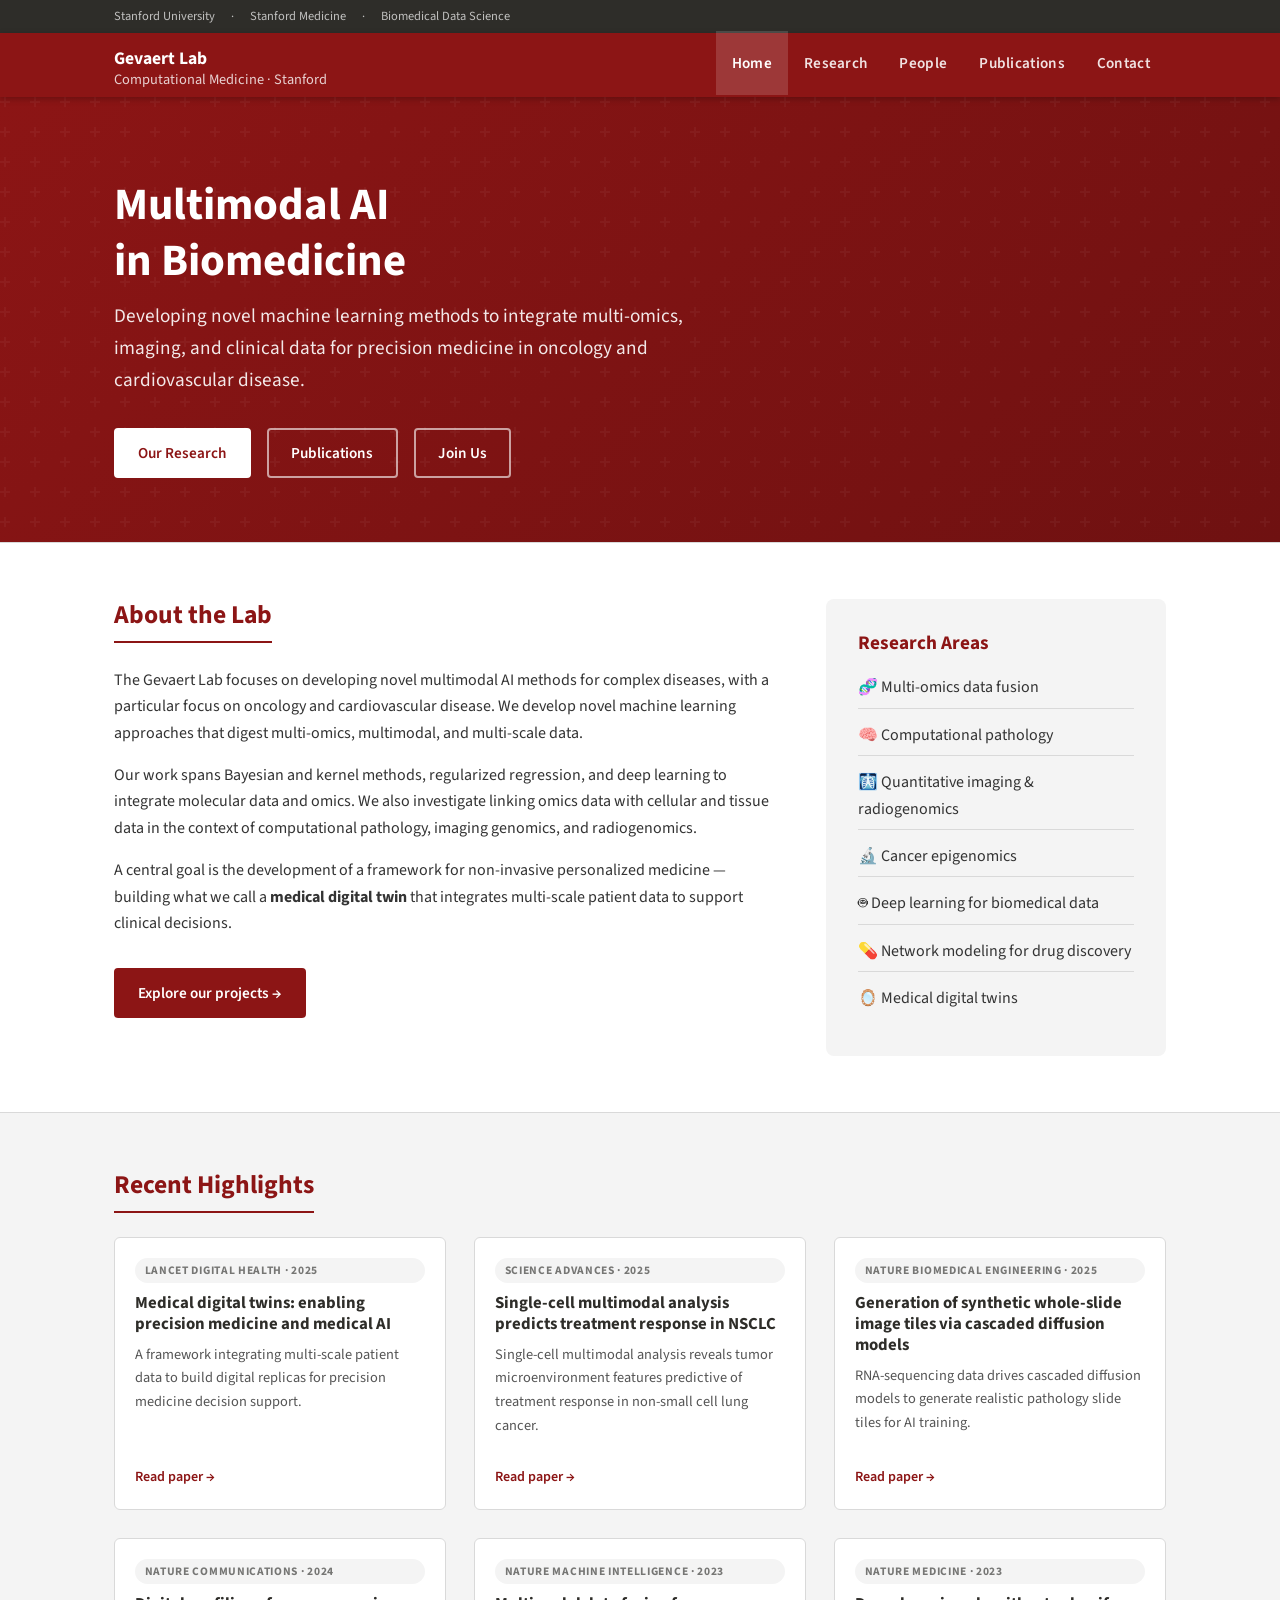
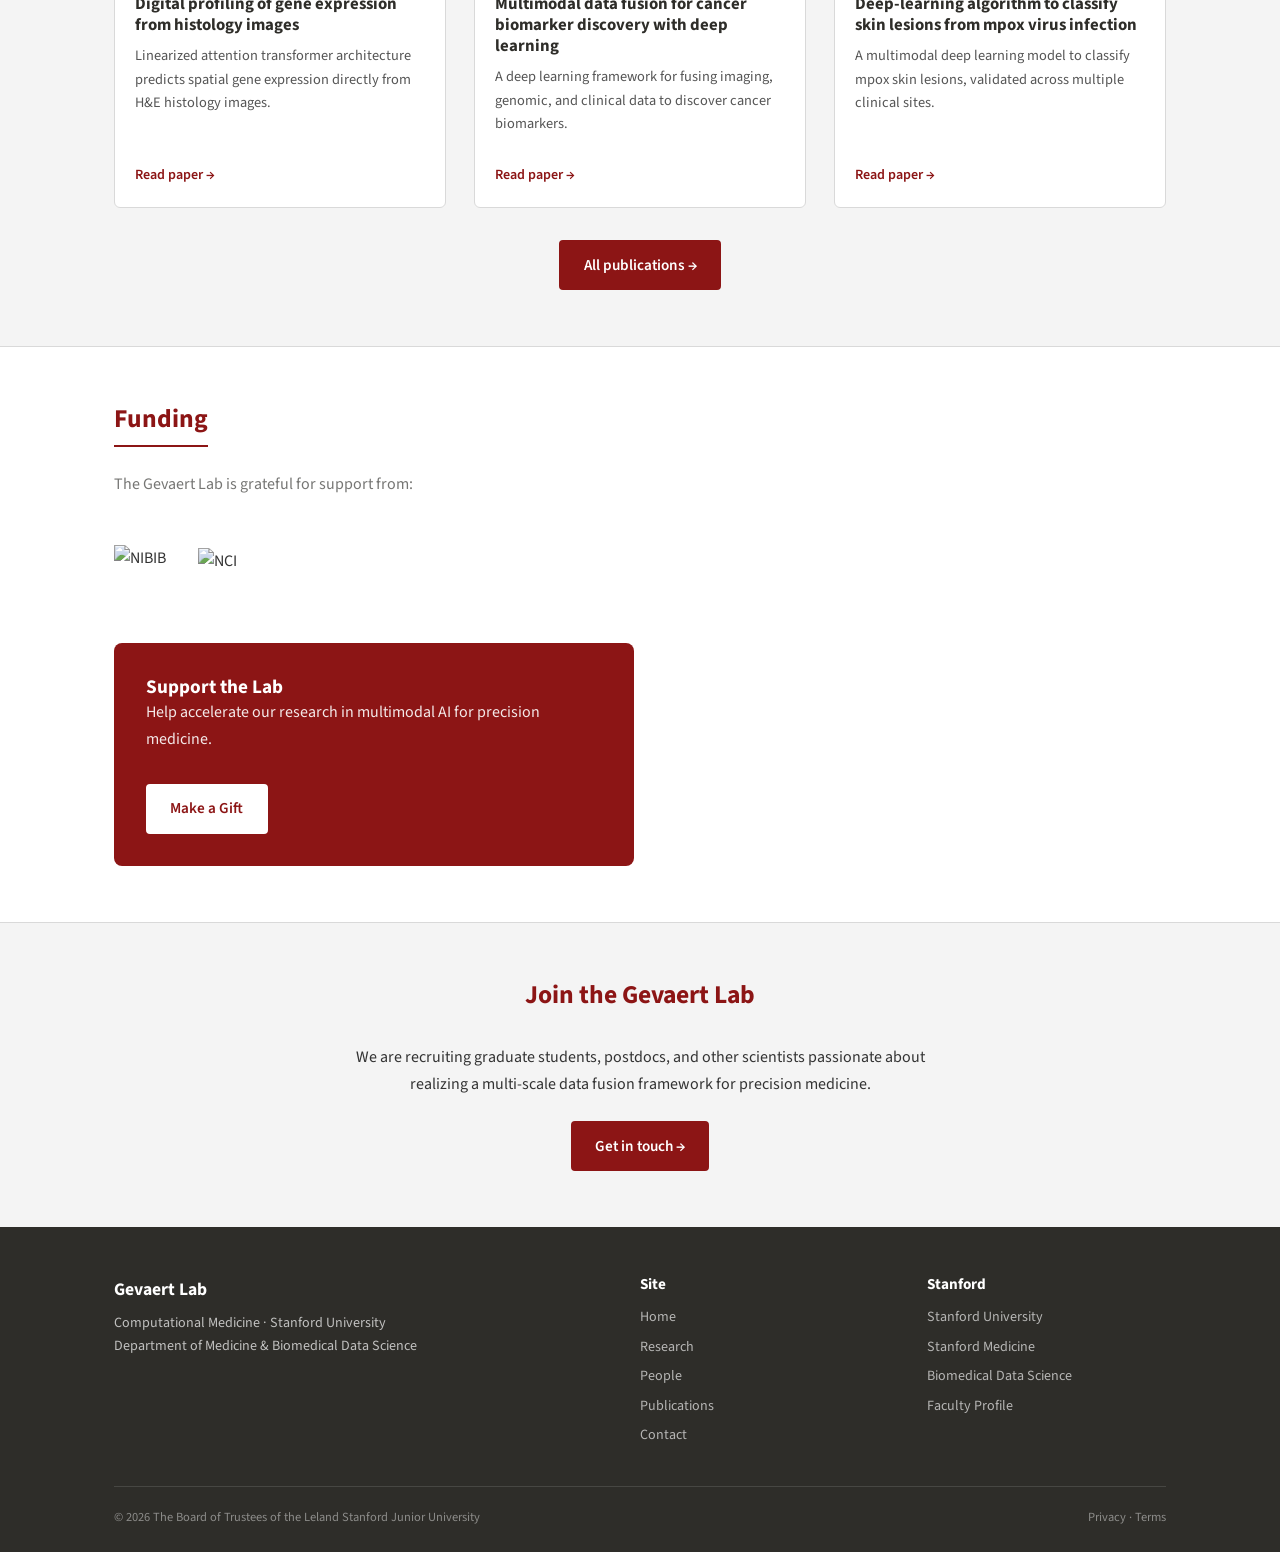
==== index.html @ c88c86d6 "Initial site: Gevaert Lab website" ====
<!DOCTYPE html>
<html lang="en">
<head>
  <meta charset="UTF-8" />
  <meta name="viewport" content="width=device-width, initial-scale=1.0" />
  <title>Gevaert Lab | Computational Medicine · Stanford University</title>
  <meta name="description" content="The Gevaert Lab develops multimodal AI methods for biomedicine with a focus on oncology and cardiovascular disease. Stanford University." />
  <meta property="og:title" content="Gevaert Lab | Stanford University" />
  <meta property="og:description" content="Multimodal AI in biomedicine — developing novel machine learning methods for complex diseases." />
  <link rel="preconnect" href="https://fonts.googleapis.com" />
  <link rel="preconnect" href="https://fonts.gstatic.com" crossorigin />
  <link href="https://fonts.googleapis.com/css2?family=Source+Sans+3:wght@400;600;700&display=swap" rel="stylesheet" />
  <link rel="stylesheet" href="css/style.css" />
</head>
<body>

<!-- Stanford identity bar -->
<div class="stanford-bar">
  <div class="container">
    <a href="https://stanford.edu">Stanford University</a>
    <span>·</span>
    <a href="https://med.stanford.edu">Stanford Medicine</a>
    <span>·</span>
    <a href="https://med.stanford.edu/dbds.html">Biomedical Data Science</a>
  </div>
</div>

<!-- Navigation -->
<nav id="main-nav">
  <div class="nav-inner">
    <a href="index.html" class="nav-brand">
      Gevaert Lab
      <span>Computational Medicine · Stanford</span>
    </a>
    <button class="nav-toggle" aria-label="Toggle menu">
      <span></span><span></span><span></span>
    </button>
    <ul class="nav-links">
      <li><a href="index.html">Home</a></li>
      <li><a href="research.html">Research</a></li>
      <li><a href="people.html">People</a></li>
      <li><a href="publications.html">Publications</a></li>
      <li><a href="contact.html">Contact</a></li>
    </ul>
  </div>
</nav>

<!-- Hero -->
<section class="hero">
  <div class="container">
    <h1>Multimodal AI<br>in Biomedicine</h1>
    <p class="tagline">
      Developing novel machine learning methods to integrate multi-omics, imaging, and clinical data for precision medicine in oncology and cardiovascular disease.
    </p>
    <div class="hero-actions">
      <a href="research.html" class="btn btn-white">Our Research</a>
      <a href="publications.html" class="btn btn-outline-white">Publications</a>
      <a href="people.html" class="btn btn-outline-white">Join Us</a>
    </div>
  </div>
</section>

<!-- About -->
<section>
  <div class="container">
    <div style="display:grid; grid-template-columns: 1fr 340px; gap:3rem; align-items:start;">
      <div>
        <h2 class="section-heading">About the Lab</h2>
        <p>
          The Gevaert Lab focuses on developing novel multimodal AI methods for complex diseases, with a particular focus on oncology and cardiovascular disease. We develop novel machine learning approaches that digest multi-omics, multimodal, and multi-scale data.
        </p>
        <p>
          Our work spans Bayesian and kernel methods, regularized regression, and deep learning to integrate molecular data and omics. We also investigate linking omics data with cellular and tissue data in the context of computational pathology, imaging genomics, and radiogenomics.
        </p>
        <p>
          A central goal is the development of a framework for non-invasive personalized medicine — building what we call a <strong>medical digital twin</strong> that integrates multi-scale patient data to support clinical decisions.
        </p>
        <a href="research.html" class="btn btn-cardinal mt-1">Explore our projects →</a>
      </div>
      <div>
        <div class="highlight-box">
          <h3 style="color:var(--cardinal); margin-bottom:.75rem;">Research Areas</h3>
          <ul style="list-style:none; padding:0;">
            <li style="padding:.45rem 0; border-bottom:1px solid var(--border);">🧬 Multi-omics data fusion</li>
            <li style="padding:.45rem 0; border-bottom:1px solid var(--border);">🧠 Computational pathology</li>
            <li style="padding:.45rem 0; border-bottom:1px solid var(--border);">🩻 Quantitative imaging &amp; radiogenomics</li>
            <li style="padding:.45rem 0; border-bottom:1px solid var(--border);">🔬 Cancer epigenomics</li>
            <li style="padding:.45rem 0; border-bottom:1px solid var(--border);">🤖 Deep learning for biomedical data</li>
            <li style="padding:.45rem 0; border-bottom:1px solid var(--border);">💊 Network modeling for drug discovery</li>
            <li style="padding:.45rem 0;">🪞 Medical digital twins</li>
          </ul>
        </div>
      </div>
    </div>
  </div>
</section>

<!-- Highlighted publications -->
<section style="background: var(--light-gray);">
  <div class="container">
    <h2 class="section-heading">Recent Highlights</h2>
    <div class="card-grid">

      <div class="card">
        <div class="card-body">
          <span class="card-tag">Lancet Digital Health · 2025</span>
          <h3>Medical digital twins: enabling precision medicine and medical AI</h3>
          <p>A framework integrating multi-scale patient data to build digital replicas for precision medicine decision support.</p>
          <a class="card-link" href="https://www.sciencedirect.com/science/article/pii/S2589750025000287" target="_blank">Read paper →</a>
        </div>
      </div>

      <div class="card">
        <div class="card-body">
          <span class="card-tag">Science Advances · 2025</span>
          <h3>Single-cell multimodal analysis predicts treatment response in NSCLC</h3>
          <p>Single-cell multimodal analysis reveals tumor microenvironment features predictive of treatment response in non-small cell lung cancer.</p>
          <a class="card-link" href="https://www.science.org/doi/10.1126/sciadv.adu2151" target="_blank">Read paper →</a>
        </div>
      </div>

      <div class="card">
        <div class="card-body">
          <span class="card-tag">Nature Biomedical Engineering · 2025</span>
          <h3>Generation of synthetic whole-slide image tiles via cascaded diffusion models</h3>
          <p>RNA-sequencing data drives cascaded diffusion models to generate realistic pathology slide tiles for AI training.</p>
          <a class="card-link" href="https://www.nature.com/articles/s41551-024-01193-8" target="_blank">Read paper →</a>
        </div>
      </div>

      <div class="card">
        <div class="card-body">
          <span class="card-tag">Nature Communications · 2024</span>
          <h3>Digital profiling of gene expression from histology images</h3>
          <p>Linearized attention transformer architecture predicts spatial gene expression directly from H&amp;E histology images.</p>
          <a class="card-link" href="https://www.nature.com/articles/s41467-024-54182-5" target="_blank">Read paper →</a>
        </div>
      </div>

      <div class="card">
        <div class="card-body">
          <span class="card-tag">Nature Machine Intelligence · 2023</span>
          <h3>Multimodal data fusion for cancer biomarker discovery with deep learning</h3>
          <p>A deep learning framework for fusing imaging, genomic, and clinical data to discover cancer biomarkers.</p>
          <a class="card-link" href="https://www.nature.com/articles/s42256-023-00633-5" target="_blank">Read paper →</a>
        </div>
      </div>

      <div class="card">
        <div class="card-body">
          <span class="card-tag">Nature Medicine · 2023</span>
          <h3>Deep-learning algorithm to classify skin lesions from mpox virus infection</h3>
          <p>A multimodal deep learning model to classify mpox skin lesions, validated across multiple clinical sites.</p>
          <a class="card-link" href="https://www.nature.com/articles/s41591-023-02225-7" target="_blank">Read paper →</a>
        </div>
      </div>

    </div>
    <div class="mt-2 text-center">
      <a href="publications.html" class="btn btn-cardinal">All publications →</a>
    </div>
  </div>
</section>

<!-- Funding -->
<section>
  <div class="container">
    <h2 class="section-heading">Funding</h2>
    <p class="text-muted mb-2">The Gevaert Lab is grateful for support from:</p>
    <div class="funding-logos">
      <img src="https://med.stanford.edu/gevaertlab/_jcr_content/main/panel_builder_1753049571/panel_0/image.img.620.high.png/nibib-logo_1_0.png" alt="NIBIB" />
      <img src="https://upload.wikimedia.org/wikipedia/commons/thumb/4/4d/US-NationalCancerInstitute-Logo.svg/320px-US-NationalCancerInstitute-Logo.svg.png" alt="NCI" style="height:45px;" />
    </div>
    <div class="highlight-box cardinal mt-2" style="max-width:520px;">
      <h3>Support the Lab</h3>
      <p>Help accelerate our research in multimodal AI for precision medicine.</p>
      <a href="https://makeagift.stanford.edu/get/page/makeagift?indexredir=r&refid=FAA65069573586029514D723C0E16CCB11BE49C1864B430A392B06347FAE5199B133D798BC982B80A6C5F6B5A010A5D6FE3F0080B4041324" target="_blank" class="btn btn-white mt-1">Make a Gift</a>
    </div>
  </div>
</section>

<!-- Join us -->
<section style="background: var(--light-gray);">
  <div class="container text-center">
    <h2 class="section-heading" style="display:block; border-bottom:none;">Join the Gevaert Lab</h2>
    <p style="max-width:600px; margin:0 auto 1.5rem;">
      We are recruiting graduate students, postdocs, and other scientists passionate about realizing a multi-scale data fusion framework for precision medicine.
    </p>
    <a href="contact.html" class="btn btn-cardinal">Get in touch →</a>
  </div>
</section>

<!-- Footer -->
<footer>
  <div class="container">
    <div class="footer-grid">
      <div>
        <div class="footer-brand">Gevaert Lab</div>
        <p>Computational Medicine · Stanford University<br>
        Department of Medicine &amp; Biomedical Data Science</p>
      </div>
      <div>
        <h4>Site</h4>
        <ul class="footer-links">
          <li><a href="index.html">Home</a></li>
          <li><a href="research.html">Research</a></li>
          <li><a href="people.html">People</a></li>
          <li><a href="publications.html">Publications</a></li>
          <li><a href="contact.html">Contact</a></li>
        </ul>
      </div>
      <div>
        <h4>Stanford</h4>
        <ul class="footer-links">
          <li><a href="https://stanford.edu">Stanford University</a></li>
          <li><a href="https://med.stanford.edu">Stanford Medicine</a></li>
          <li><a href="https://med.stanford.edu/dbds.html">Biomedical Data Science</a></li>
          <li><a href="https://profiles.stanford.edu/olivier-gevaert">Faculty Profile</a></li>
        </ul>
      </div>
    </div>
    <div class="footer-bottom">
      <span>© 2026 The Board of Trustees of the Leland Stanford Junior University</span>
      <span>
        <a href="https://www.stanford.edu/site/privacy">Privacy</a> ·
        <a href="https://www.stanford.edu/site/terms">Terms</a>
      </span>
    </div>
  </div>
</footer>

<script src="js/main.js"></script>
</body>
</html>
---- css/style.css ----
/* =========================================================
   Gevaert Lab – Shared Stylesheet (Stanford Theme)
   ========================================================= */

/* --- Variables ------------------------------------------- */
:root {
  --cardinal:     #8C1515;
  --cardinal-dark:#6f1111;
  --cardinal-light:#b83333;
  --dark:         #2E2D29;
  --mid-gray:     #767674;
  --light-gray:   #F4F4F4;
  --border:       #D9D9D9;
  --white:        #ffffff;
  --text:         #333333;
  --link:         #8C1515;
  --font-sans:    'Source Sans 3', 'Source Sans Pro', 'Helvetica Neue', Arial, sans-serif;
  --font-serif:   'Georgia', serif;
  --max-width:    1100px;
  --nav-height:   64px;
}

/* --- Reset & Base --------------------------------------- */
*, *::before, *::after { box-sizing: border-box; margin: 0; padding: 0; }

html { scroll-behavior: smooth; }

body {
  font-family: var(--font-sans);
  font-size: 16px;
  line-height: 1.65;
  color: var(--text);
  background: var(--white);
}

img { max-width: 100%; height: auto; display: block; }
a   { color: var(--link); text-decoration: none; }
a:hover { text-decoration: underline; }

h1, h2, h3, h4 {
  font-family: var(--font-sans);
  font-weight: 700;
  line-height: 1.25;
  color: var(--dark);
}
h1 { font-size: 2.2rem; }
h2 { font-size: 1.65rem; }
h3 { font-size: 1.2rem; }
h4 { font-size: 1rem; }

p { margin-bottom: 1rem; }
ul { padding-left: 1.4rem; }
li { margin-bottom: .35rem; }

/* --- Layout -------------------------------------------- */
.container {
  max-width: var(--max-width);
  margin: 0 auto;
  padding: 0 1.5rem;
}

section { padding: 3.5rem 0; }
section + section { border-top: 1px solid var(--border); }

/* --- Navigation ---------------------------------------- */
nav#main-nav {
  position: sticky;
  top: 0;
  z-index: 100;
  background: var(--cardinal);
  height: var(--nav-height);
  box-shadow: 0 2px 6px rgba(0,0,0,.25);
}

nav#main-nav .nav-inner {
  max-width: var(--max-width);
  margin: 0 auto;
  padding: 0 1.5rem;
  display: flex;
  align-items: center;
  height: 100%;
  gap: 2rem;
}

nav#main-nav .nav-brand {
  color: var(--white);
  font-size: 1.1rem;
  font-weight: 700;
  white-space: nowrap;
  text-decoration: none;
  flex-shrink: 0;
}
nav#main-nav .nav-brand span {
  font-weight: 400;
  opacity: .8;
  font-size: .9rem;
  display: block;
  line-height: 1;
}

nav#main-nav .nav-links {
  display: flex;
  list-style: none;
  padding: 0;
  margin: 0 0 0 auto;
  gap: 0;
}
nav#main-nav .nav-links a {
  display: block;
  padding: 0 1rem;
  line-height: var(--nav-height);
  color: rgba(255,255,255,.88);
  font-size: .95rem;
  font-weight: 600;
  letter-spacing: .02em;
  text-decoration: none;
  transition: background .15s, color .15s;
}
nav#main-nav .nav-links a:hover,
nav#main-nav .nav-links a.active {
  background: rgba(255,255,255,.15);
  color: var(--white);
}

/* hamburger */
.nav-toggle {
  display: none;
  background: none;
  border: none;
  cursor: pointer;
  padding: .5rem;
  margin-left: auto;
  flex-direction: column;
  gap: 5px;
}
.nav-toggle span {
  display: block;
  width: 24px; height: 2px;
  background: var(--white);
  border-radius: 2px;
  transition: .2s;
}

/* --- Top bar (Stanford identity strip) ----------------- */
.stanford-bar {
  background: var(--dark);
  padding: .4rem 0;
  font-size: .78rem;
  color: rgba(255,255,255,.7);
}
.stanford-bar .container {
  display: flex;
  align-items: center;
  gap: 1rem;
}
.stanford-bar a {
  color: rgba(255,255,255,.7);
  text-decoration: none;
}
.stanford-bar a:hover { color: var(--white); }

/* --- Hero ---------------------------------------------- */
.hero {
  background: linear-gradient(135deg, var(--cardinal) 0%, var(--cardinal-dark) 100%);
  color: var(--white);
  padding: 5rem 0 4rem;
  position: relative;
  overflow: hidden;
}
.hero::after {
  content: '';
  position: absolute;
  inset: 0;
  background: url("data:image/svg+xml,%3Csvg width='60' height='60' viewBox='0 0 60 60' xmlns='http://www.w3.org/2000/svg'%3E%3Cg fill='none' fill-rule='evenodd'%3E%3Cg fill='%23ffffff' fill-opacity='0.04'%3E%3Cpath d='M36 34v-4h-2v4h-4v2h4v4h2v-4h4v-2h-4zm0-30V0h-2v4h-4v2h4v4h2V6h4V4h-4zM6 34v-4H4v4H0v2h4v4h2v-4h4v-2H6zM6 4V0H4v4H0v2h4v4h2V6h4V4H6z'/%3E%3C/g%3E%3C/g%3E%3C/svg%3E");
  pointer-events: none;
}
.hero .container { position: relative; z-index: 1; }
.hero h1 { font-size: 2.8rem; margin-bottom: .75rem; color: var(--white); }
.hero .tagline {
  font-size: 1.2rem;
  opacity: .9;
  max-width: 640px;
  margin-bottom: 2rem;
}
.hero-actions { display: flex; gap: 1rem; flex-wrap: wrap; }

/* --- Buttons ------------------------------------------- */
.btn {
  display: inline-block;
  padding: .65rem 1.4rem;
  border-radius: 4px;
  font-weight: 600;
  font-size: .95rem;
  cursor: pointer;
  transition: background .15s, color .15s, border-color .15s;
  text-decoration: none !important;
}
.btn-white {
  background: var(--white);
  color: var(--cardinal);
  border: 2px solid var(--white);
}
.btn-white:hover { background: transparent; color: var(--white); }

.btn-outline-white {
  background: transparent;
  color: var(--white);
  border: 2px solid rgba(255,255,255,.6);
}
.btn-outline-white:hover { border-color: var(--white); background: rgba(255,255,255,.1); }

.btn-cardinal {
  background: var(--cardinal);
  color: var(--white);
  border: 2px solid var(--cardinal);
}
.btn-cardinal:hover { background: var(--cardinal-dark); border-color: var(--cardinal-dark); }

/* --- Section headings ---------------------------------- */
.section-heading {
  font-size: 1.6rem;
  color: var(--cardinal);
  margin-bottom: 1.5rem;
  padding-bottom: .6rem;
  border-bottom: 2px solid var(--cardinal);
  display: inline-block;
}

/* --- Cards (projects) ---------------------------------- */
.card-grid {
  display: grid;
  grid-template-columns: repeat(auto-fill, minmax(300px, 1fr));
  gap: 1.75rem;
}

.card {
  border: 1px solid var(--border);
  border-radius: 6px;
  overflow: hidden;
  background: var(--white);
  transition: box-shadow .2s;
  display: flex;
  flex-direction: column;
}
.card:hover { box-shadow: 0 4px 16px rgba(0,0,0,.1); }

.card-img { width: 100%; height: 180px; object-fit: cover; background: var(--light-gray); }
.card-img-placeholder {
  width: 100%; height: 180px;
  background: linear-gradient(135deg, var(--cardinal) 0%, #4a0a0a 100%);
  display: flex; align-items: center; justify-content: center;
}
.card-img-placeholder svg { opacity: .3; }
.card-body { padding: 1.25rem; flex: 1; display: flex; flex-direction: column; }
.card-body h3 { font-size: 1.05rem; margin-bottom: .5rem; color: var(--dark); }
.card-body p { font-size: .9rem; color: #555; flex: 1; }
.card-tag {
  display: inline-block;
  font-size: .72rem;
  font-weight: 700;
  text-transform: uppercase;
  letter-spacing: .06em;
  padding: .2rem .6rem;
  border-radius: 20px;
  background: var(--light-gray);
  color: var(--mid-gray);
  margin-bottom: .6rem;
}
.card-link { margin-top: .75rem; font-size: .88rem; font-weight: 600; }

/* --- People -------------------------------------------- */
.people-grid {
  display: grid;
  grid-template-columns: repeat(auto-fill, minmax(220px, 1fr));
  gap: 1.5rem;
}
.person-card {
  text-align: center;
  padding: 1.25rem 1rem;
  border: 1px solid var(--border);
  border-radius: 6px;
  background: var(--white);
  transition: box-shadow .2s;
}
.person-card:hover { box-shadow: 0 4px 12px rgba(0,0,0,.08); }
.person-photo {
  width: 110px; height: 110px;
  border-radius: 50%;
  object-fit: cover;
  margin: 0 auto .75rem;
  background: var(--light-gray);
  border: 3px solid var(--border);
}
.person-photo-placeholder {
  width: 110px; height: 110px;
  border-radius: 50%;
  background: var(--cardinal);
  margin: 0 auto .75rem;
  display: flex; align-items: center; justify-content: center;
  font-size: 2rem; color: rgba(255,255,255,.7); font-weight: 700;
  border: 3px solid var(--border);
}
.person-card h4 { font-size: .98rem; margin-bottom: .2rem; }
.person-card .role {
  font-size: .8rem;
  color: var(--mid-gray);
  margin-bottom: .4rem;
}
.person-card p { font-size: .82rem; color: #555; text-align: left; }

/* --- PI card ------------------------------------------- */
.pi-card {
  display: flex;
  gap: 2rem;
  align-items: flex-start;
  background: var(--light-gray);
  border-radius: 8px;
  padding: 2rem;
  margin-bottom: 3rem;
}
.pi-card img {
  width: 160px; height: 160px;
  border-radius: 50%;
  object-fit: cover;
  flex-shrink: 0;
  border: 4px solid var(--white);
  box-shadow: 0 2px 10px rgba(0,0,0,.12);
}
.pi-info h2 { font-size: 1.5rem; margin-bottom: .25rem; }
.pi-info .pi-title { color: var(--cardinal); font-weight: 600; margin-bottom: .75rem; }

/* --- Publications -------------------------------------- */
.pub-list { list-style: none; padding: 0; }
.pub-item {
  padding: 1rem 0;
  border-bottom: 1px solid var(--border);
  font-size: .93rem;
}
.pub-item:last-child { border-bottom: none; }
.pub-title { font-weight: 700; color: var(--dark); margin-bottom: .2rem; }
.pub-title a { color: var(--dark); }
.pub-title a:hover { color: var(--cardinal); }
.pub-meta { color: var(--mid-gray); font-size: .85rem; }
.pub-journal { font-style: italic; }
.pub-year-heading {
  font-size: 1.2rem;
  font-weight: 700;
  color: var(--cardinal);
  margin: 2rem 0 .75rem;
  padding-bottom: .3rem;
  border-bottom: 1px solid var(--border);
}
.pub-highlighted {
  background: #fff8f0;
  border-left: 3px solid var(--cardinal);
  padding: 1rem 1.25rem;
  border-radius: 0 6px 6px 0;
  margin-bottom: 1rem;
}
.pub-source-links { margin-top: .5rem; }
.pub-source-links a {
  display: inline-block;
  font-size: .78rem;
  font-weight: 700;
  padding: .2rem .55rem;
  border: 1px solid var(--border);
  border-radius: 3px;
  margin-right: .4rem;
  color: var(--mid-gray);
}
.pub-source-links a:hover { border-color: var(--cardinal); color: var(--cardinal); text-decoration: none; }

#pub-loading {
  text-align: center;
  padding: 3rem;
  color: var(--mid-gray);
}
#pub-loading .spinner {
  width: 36px; height: 36px;
  border: 3px solid var(--border);
  border-top-color: var(--cardinal);
  border-radius: 50%;
  animation: spin .8s linear infinite;
  margin: 0 auto 1rem;
}
@keyframes spin { to { transform: rotate(360deg); } }

/* --- News ---------------------------------------------- */
.news-grid {
  display: grid;
  grid-template-columns: repeat(auto-fill, minmax(280px, 1fr));
  gap: 1.5rem;
}
.news-item {
  border: 1px solid var(--border);
  border-radius: 6px;
  padding: 1.25rem;
  background: var(--white);
}
.news-date { font-size: .8rem; color: var(--mid-gray); margin-bottom: .4rem; }
.news-item h4 { margin-bottom: .5rem; }

/* --- Funding logos ------------------------------------- */
.funding-logos {
  display: flex;
  flex-wrap: wrap;
  align-items: center;
  gap: 2rem;
  padding: 1rem 0;
}
.funding-logos img { height: 50px; width: auto; filter: grayscale(30%); transition: filter .2s; }
.funding-logos img:hover { filter: none; }
.funding-label { font-size: .85rem; color: var(--mid-gray); margin-bottom: .75rem; font-weight: 600; text-transform: uppercase; letter-spacing: .06em; }

/* --- Highlight box ------------------------------------- */
.highlight-box {
  background: var(--light-gray);
  border-radius: 8px;
  padding: 2rem;
}
.highlight-box.cardinal {
  background: var(--cardinal);
  color: var(--white);
}
.highlight-box.cardinal h3 { color: var(--white); }
.highlight-box.cardinal p { opacity: .9; }

/* --- Footer -------------------------------------------- */
footer {
  background: var(--dark);
  color: rgba(255,255,255,.7);
  padding: 3rem 0 1.5rem;
  font-size: .88rem;
}
footer h4 { color: var(--white); margin-bottom: .75rem; font-size: .95rem; }
footer a { color: rgba(255,255,255,.65); text-decoration: none; }
footer a:hover { color: var(--white); }
.footer-grid {
  display: grid;
  grid-template-columns: 2fr 1fr 1fr;
  gap: 3rem;
  margin-bottom: 2rem;
}
.footer-brand { font-size: 1.1rem; font-weight: 700; color: var(--white); margin-bottom: .5rem; }
.footer-links { list-style: none; padding: 0; }
.footer-links li { margin-bottom: .4rem; }
.footer-bottom {
  border-top: 1px solid rgba(255,255,255,.12);
  padding-top: 1.25rem;
  display: flex;
  justify-content: space-between;
  align-items: center;
  flex-wrap: wrap;
  gap: .5rem;
  font-size: .78rem;
  color: rgba(255,255,255,.45);
}
.footer-bottom a { color: rgba(255,255,255,.45); }
.footer-bottom a:hover { color: var(--white); }

/* --- Utility ------------------------------------------- */
.text-center { text-align: center; }
.mt-1 { margin-top: 1rem; }
.mt-2 { margin-top: 2rem; }
.mb-1 { margin-bottom: 1rem; }
.mb-2 { margin-bottom: 2rem; }
.text-muted { color: var(--mid-gray); }
.badge {
  display: inline-block;
  font-size: .72rem;
  font-weight: 700;
  text-transform: uppercase;
  letter-spacing: .06em;
  padding: .25rem .65rem;
  border-radius: 20px;
  background: var(--cardinal);
  color: var(--white);
}

/* === Responsive ======================================= */
@media (max-width: 768px) {
  h1 { font-size: 1.8rem; }
  .hero h1 { font-size: 2rem; }
  .hero { padding: 3rem 0 2.5rem; }

  .nav-toggle { display: flex; }
  .nav-links {
    display: none;
    position: absolute;
    top: var(--nav-height);
    left: 0; right: 0;
    background: var(--cardinal-dark);
    flex-direction: column;
    padding: .5rem 0 1rem;
  }
  .nav-links.open { display: flex; }
  .nav-links a { line-height: 1; padding: .75rem 1.5rem; }

  .footer-grid { grid-template-columns: 1fr; gap: 1.5rem; }
  .pi-card { flex-direction: column; align-items: center; text-align: center; }
  .pi-card img { width: 120px; height: 120px; }
  .card-grid { grid-template-columns: 1fr; }
  .people-grid { grid-template-columns: repeat(auto-fill, minmax(160px, 1fr)); }
}
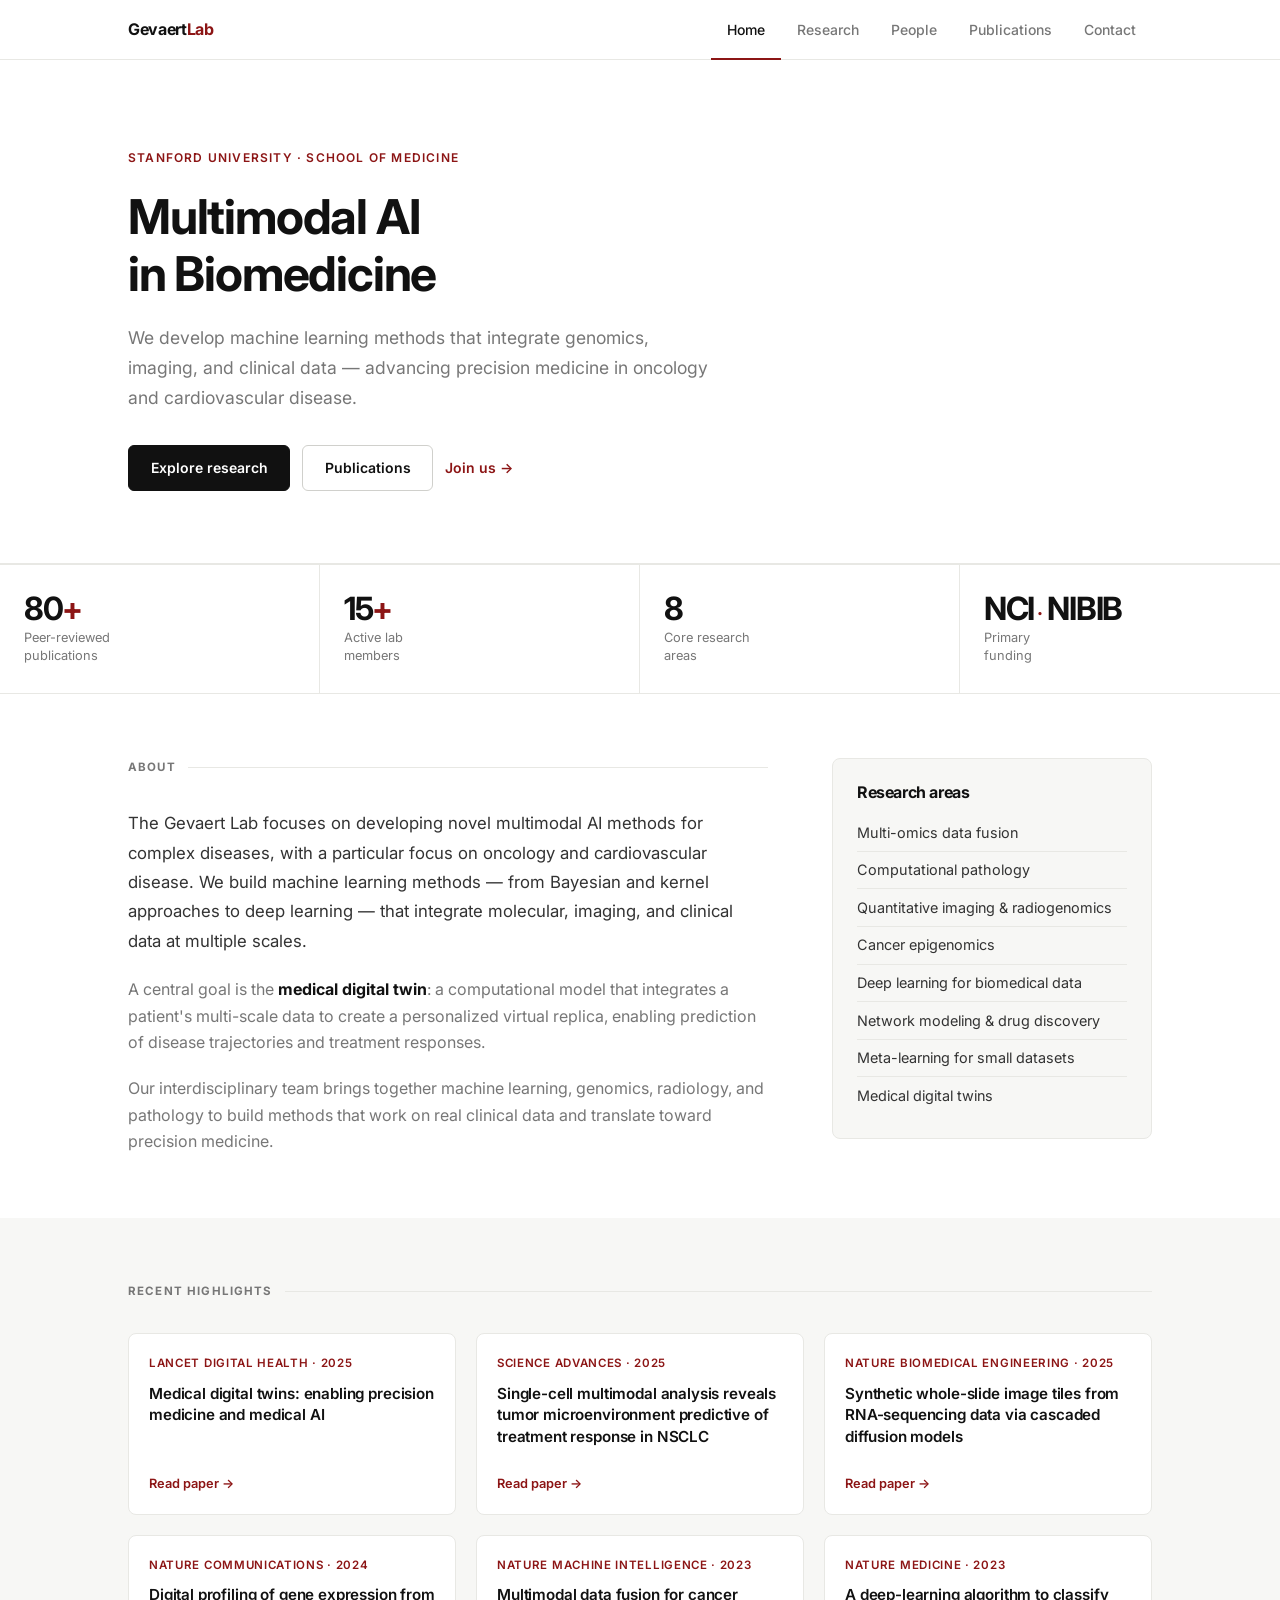
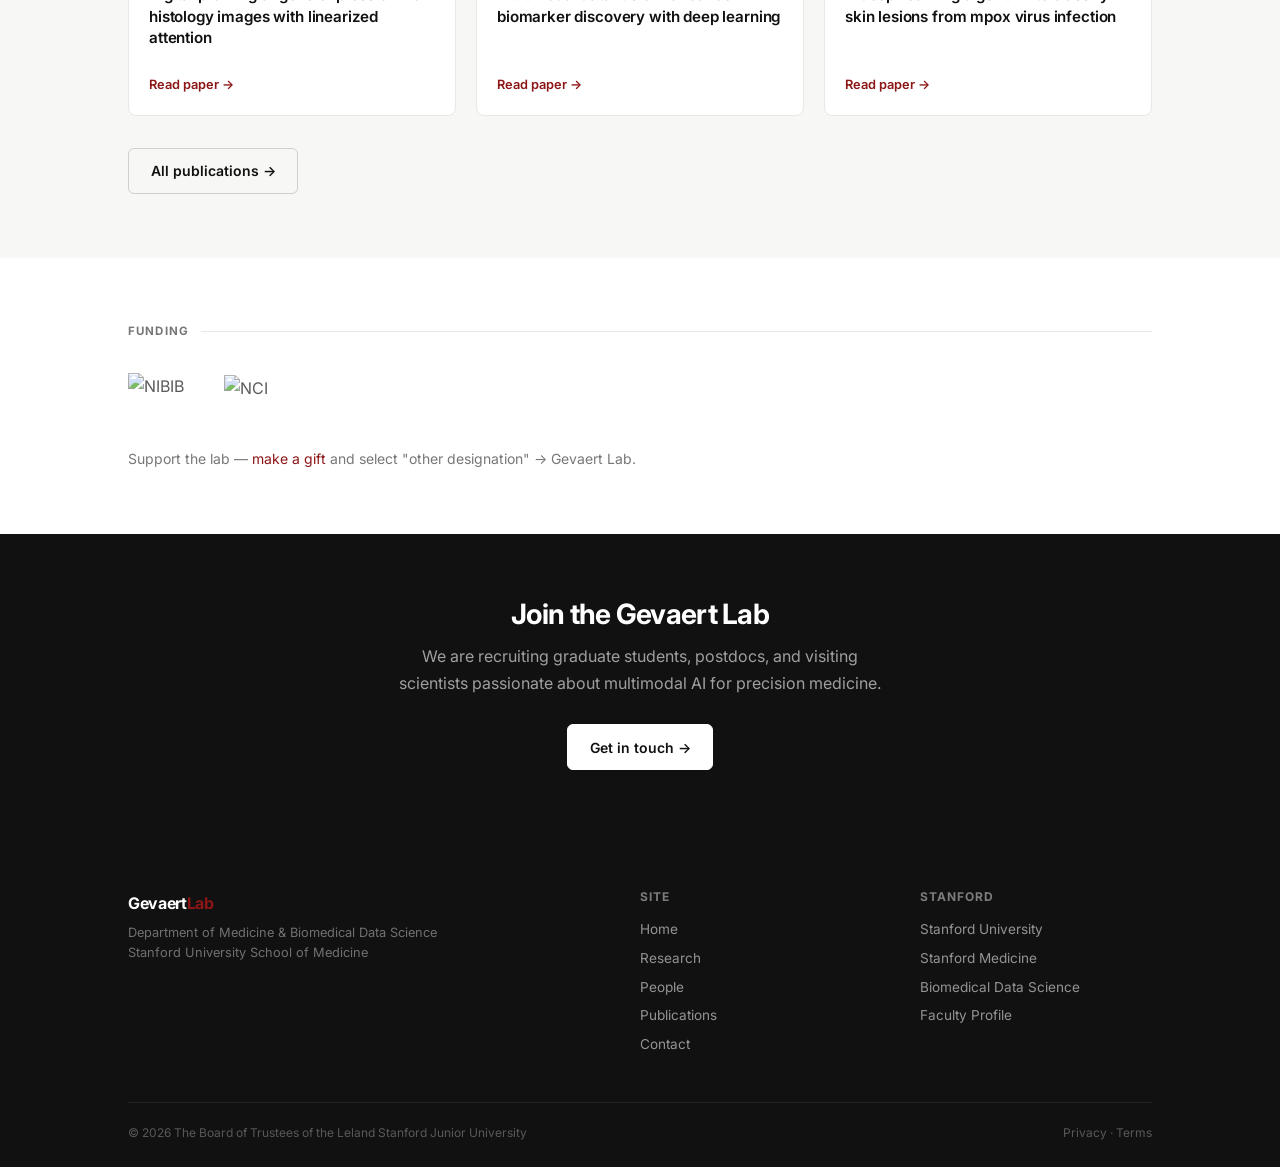
==== commit 67c69165: "Redesign: clean minimal theme with Stanford red accents" ====
--- a/index.html
+++ b/index.html
@@ -5,33 +5,16 @@
   <meta name="viewport" content="width=device-width, initial-scale=1.0" />
   <title>Gevaert Lab | Computational Medicine · Stanford University</title>
   <meta name="description" content="The Gevaert Lab develops multimodal AI methods for biomedicine with a focus on oncology and cardiovascular disease. Stanford University." />
-  <meta property="og:title" content="Gevaert Lab | Stanford University" />
-  <meta property="og:description" content="Multimodal AI in biomedicine — developing novel machine learning methods for complex diseases." />
   <link rel="preconnect" href="https://fonts.googleapis.com" />
   <link rel="preconnect" href="https://fonts.gstatic.com" crossorigin />
-  <link href="https://fonts.googleapis.com/css2?family=Source+Sans+3:wght@400;600;700&display=swap" rel="stylesheet" />
+  <link href="https://fonts.googleapis.com/css2?family=Inter:wght@400;500;600;700&display=swap" rel="stylesheet" />
   <link rel="stylesheet" href="css/style.css" />
 </head>
 <body>
 
-<!-- Stanford identity bar -->
-<div class="stanford-bar">
-  <div class="container">
-    <a href="https://stanford.edu">Stanford University</a>
-    <span>·</span>
-    <a href="https://med.stanford.edu">Stanford Medicine</a>
-    <span>·</span>
-    <a href="https://med.stanford.edu/dbds.html">Biomedical Data Science</a>
-  </div>
-</div>
-
-<!-- Navigation -->
 <nav id="main-nav">
   <div class="nav-inner">
-    <a href="index.html" class="nav-brand">
-      Gevaert Lab
-      <span>Computational Medicine · Stanford</span>
-    </a>
+    <a href="index.html" class="nav-brand">Gevaert<span class="red">Lab</span></a>
     <button class="nav-toggle" aria-label="Toggle menu">
       <span></span><span></span><span></span>
     </button>
@@ -48,116 +31,115 @@
 <!-- Hero -->
 <section class="hero">
   <div class="container">
+    <p class="eyebrow">Stanford University · School of Medicine</p>
     <h1>Multimodal AI<br>in Biomedicine</h1>
-    <p class="tagline">
-      Developing novel machine learning methods to integrate multi-omics, imaging, and clinical data for precision medicine in oncology and cardiovascular disease.
-    </p>
-    <div class="hero-actions">
-      <a href="research.html" class="btn btn-white">Our Research</a>
-      <a href="publications.html" class="btn btn-outline-white">Publications</a>
-      <a href="people.html" class="btn btn-outline-white">Join Us</a>
-    </div>
-  </div>
-</section>
+    <p class="lead">We develop machine learning methods that integrate genomics, imaging, and clinical data — advancing precision medicine in oncology and cardiovascular disease.</p>
+    <div class="btn-row">
+      <a href="research.html" class="btn btn-dark">Explore research</a>
+      <a href="publications.html" class="btn btn-outline">Publications</a>
+      <a href="contact.html" class="btn-link">Join us →</a>
+    </div>
+  </div>
+</section>
+
+<!-- Stats -->
+<div class="stats-strip">
+  <div class="stat">
+    <div class="stat-num">80<span>+</span></div>
+    <div class="stat-label">Peer-reviewed<br>publications</div>
+  </div>
+  <div class="stat">
+    <div class="stat-num">15<span>+</span></div>
+    <div class="stat-label">Active lab<br>members</div>
+  </div>
+  <div class="stat">
+    <div class="stat-num">8</div>
+    <div class="stat-label">Core research<br>areas</div>
+  </div>
+  <div class="stat">
+    <div class="stat-num">NCI<span style="font-size:1.2rem"> ·</span> NIBIB</div>
+    <div class="stat-label">Primary<br>funding</div>
+  </div>
+</div>
 
 <!-- About -->
 <section>
   <div class="container">
-    <div style="display:grid; grid-template-columns: 1fr 340px; gap:3rem; align-items:start;">
-      <div>
-        <h2 class="section-heading">About the Lab</h2>
-        <p>
-          The Gevaert Lab focuses on developing novel multimodal AI methods for complex diseases, with a particular focus on oncology and cardiovascular disease. We develop novel machine learning approaches that digest multi-omics, multimodal, and multi-scale data.
+    <div style="display:grid; grid-template-columns:1fr 320px; gap:4rem; align-items:start;">
+      <div>
+        <p class="section-label">About</p>
+        <p style="font-size:1.05rem; color:var(--body); line-height:1.75; margin-bottom:1.25rem;">
+          The Gevaert Lab focuses on developing novel multimodal AI methods for complex diseases, with a particular focus on oncology and cardiovascular disease. We build machine learning methods — from Bayesian and kernel approaches to deep learning — that integrate molecular, imaging, and clinical data at multiple scales.
         </p>
-        <p>
-          Our work spans Bayesian and kernel methods, regularized regression, and deep learning to integrate molecular data and omics. We also investigate linking omics data with cellular and tissue data in the context of computational pathology, imaging genomics, and radiogenomics.
+        <p style="color:var(--muted); margin-bottom:1.25rem;">
+          A central goal is the <strong style="color:var(--dark);">medical digital twin</strong>: a computational model that integrates a patient's multi-scale data to create a personalized virtual replica, enabling prediction of disease trajectories and treatment responses.
         </p>
-        <p>
-          A central goal is the development of a framework for non-invasive personalized medicine — building what we call a <strong>medical digital twin</strong> that integrates multi-scale patient data to support clinical decisions.
+        <p style="color:var(--muted);">
+          Our interdisciplinary team brings together machine learning, genomics, radiology, and pathology to build methods that work on real clinical data and translate toward precision medicine.
         </p>
-        <a href="research.html" class="btn btn-cardinal mt-1">Explore our projects →</a>
-      </div>
-      <div>
-        <div class="highlight-box">
-          <h3 style="color:var(--cardinal); margin-bottom:.75rem;">Research Areas</h3>
-          <ul style="list-style:none; padding:0;">
-            <li style="padding:.45rem 0; border-bottom:1px solid var(--border);">🧬 Multi-omics data fusion</li>
-            <li style="padding:.45rem 0; border-bottom:1px solid var(--border);">🧠 Computational pathology</li>
-            <li style="padding:.45rem 0; border-bottom:1px solid var(--border);">🩻 Quantitative imaging &amp; radiogenomics</li>
-            <li style="padding:.45rem 0; border-bottom:1px solid var(--border);">🔬 Cancer epigenomics</li>
-            <li style="padding:.45rem 0; border-bottom:1px solid var(--border);">🤖 Deep learning for biomedical data</li>
-            <li style="padding:.45rem 0; border-bottom:1px solid var(--border);">💊 Network modeling for drug discovery</li>
-            <li style="padding:.45rem 0;">🪞 Medical digital twins</li>
-          </ul>
-        </div>
-      </div>
-    </div>
-  </div>
-</section>
-
-<!-- Highlighted publications -->
-<section style="background: var(--light-gray);">
-  <div class="container">
-    <h2 class="section-heading">Recent Highlights</h2>
+      </div>
+      <div class="infobox">
+        <h3>Research areas</h3>
+        <ul>
+          <li>Multi-omics data fusion</li>
+          <li>Computational pathology</li>
+          <li>Quantitative imaging &amp; radiogenomics</li>
+          <li>Cancer epigenomics</li>
+          <li>Deep learning for biomedical data</li>
+          <li>Network modeling &amp; drug discovery</li>
+          <li>Meta-learning for small datasets</li>
+          <li>Medical digital twins</li>
+        </ul>
+      </div>
+    </div>
+  </div>
+</section>
+
+<!-- Recent papers -->
+<section class="alt-bg">
+  <div class="container">
+    <p class="section-label">Recent highlights</p>
     <div class="card-grid">
 
       <div class="card">
-        <div class="card-body">
-          <span class="card-tag">Lancet Digital Health · 2025</span>
-          <h3>Medical digital twins: enabling precision medicine and medical AI</h3>
-          <p>A framework integrating multi-scale patient data to build digital replicas for precision medicine decision support.</p>
-          <a class="card-link" href="https://www.sciencedirect.com/science/article/pii/S2589750025000287" target="_blank">Read paper →</a>
-        </div>
-      </div>
-
-      <div class="card">
-        <div class="card-body">
-          <span class="card-tag">Science Advances · 2025</span>
-          <h3>Single-cell multimodal analysis predicts treatment response in NSCLC</h3>
-          <p>Single-cell multimodal analysis reveals tumor microenvironment features predictive of treatment response in non-small cell lung cancer.</p>
-          <a class="card-link" href="https://www.science.org/doi/10.1126/sciadv.adu2151" target="_blank">Read paper →</a>
-        </div>
-      </div>
-
-      <div class="card">
-        <div class="card-body">
-          <span class="card-tag">Nature Biomedical Engineering · 2025</span>
-          <h3>Generation of synthetic whole-slide image tiles via cascaded diffusion models</h3>
-          <p>RNA-sequencing data drives cascaded diffusion models to generate realistic pathology slide tiles for AI training.</p>
-          <a class="card-link" href="https://www.nature.com/articles/s41551-024-01193-8" target="_blank">Read paper →</a>
-        </div>
-      </div>
-
-      <div class="card">
-        <div class="card-body">
-          <span class="card-tag">Nature Communications · 2024</span>
-          <h3>Digital profiling of gene expression from histology images</h3>
-          <p>Linearized attention transformer architecture predicts spatial gene expression directly from H&amp;E histology images.</p>
-          <a class="card-link" href="https://www.nature.com/articles/s41467-024-54182-5" target="_blank">Read paper →</a>
-        </div>
-      </div>
-
-      <div class="card">
-        <div class="card-body">
-          <span class="card-tag">Nature Machine Intelligence · 2023</span>
-          <h3>Multimodal data fusion for cancer biomarker discovery with deep learning</h3>
-          <p>A deep learning framework for fusing imaging, genomic, and clinical data to discover cancer biomarkers.</p>
-          <a class="card-link" href="https://www.nature.com/articles/s42256-023-00633-5" target="_blank">Read paper →</a>
-        </div>
-      </div>
-
-      <div class="card">
-        <div class="card-body">
-          <span class="card-tag">Nature Medicine · 2023</span>
-          <h3>Deep-learning algorithm to classify skin lesions from mpox virus infection</h3>
-          <p>A multimodal deep learning model to classify mpox skin lesions, validated across multiple clinical sites.</p>
-          <a class="card-link" href="https://www.nature.com/articles/s41591-023-02225-7" target="_blank">Read paper →</a>
-        </div>
-      </div>
-
-    </div>
-    <div class="mt-2 text-center">
-      <a href="publications.html" class="btn btn-cardinal">All publications →</a>
+        <div class="card-venue">Lancet Digital Health · 2025</div>
+        <h3>Medical digital twins: enabling precision medicine and medical AI</h3>
+        <a class="card-link" href="https://www.sciencedirect.com/science/article/pii/S2589750025000287" target="_blank">Read paper →</a>
+      </div>
+
+      <div class="card">
+        <div class="card-venue">Science Advances · 2025</div>
+        <h3>Single-cell multimodal analysis reveals tumor microenvironment predictive of treatment response in NSCLC</h3>
+        <a class="card-link" href="https://www.science.org/doi/10.1126/sciadv.adu2151" target="_blank">Read paper →</a>
+      </div>
+
+      <div class="card">
+        <div class="card-venue">Nature Biomedical Engineering · 2025</div>
+        <h3>Synthetic whole-slide image tiles from RNA-sequencing data via cascaded diffusion models</h3>
+        <a class="card-link" href="https://www.nature.com/articles/s41551-024-01193-8" target="_blank">Read paper →</a>
+      </div>
+
+      <div class="card">
+        <div class="card-venue">Nature Communications · 2024</div>
+        <h3>Digital profiling of gene expression from histology images with linearized attention</h3>
+        <a class="card-link" href="https://www.nature.com/articles/s41467-024-54182-5" target="_blank">Read paper →</a>
+      </div>
+
+      <div class="card">
+        <div class="card-venue">Nature Machine Intelligence · 2023</div>
+        <h3>Multimodal data fusion for cancer biomarker discovery with deep learning</h3>
+        <a class="card-link" href="https://www.nature.com/articles/s42256-023-00633-5" target="_blank">Read paper →</a>
+      </div>
+
+      <div class="card">
+        <div class="card-venue">Nature Medicine · 2023</div>
+        <h3>A deep-learning algorithm to classify skin lesions from mpox virus infection</h3>
+        <a class="card-link" href="https://www.nature.com/articles/s41591-023-02225-7" target="_blank">Read paper →</a>
+      </div>
+
+    </div>
+    <div class="mt-2">
+      <a href="publications.html" class="btn btn-outline">All publications →</a>
     </div>
   </div>
 </section>
@@ -165,43 +147,36 @@
 <!-- Funding -->
 <section>
   <div class="container">
-    <h2 class="section-heading">Funding</h2>
-    <p class="text-muted mb-2">The Gevaert Lab is grateful for support from:</p>
-    <div class="funding-logos">
-      <img src="https://med.stanford.edu/gevaertlab/_jcr_content/main/panel_builder_1753049571/panel_0/image.img.620.high.png/nibib-logo_1_0.png" alt="NIBIB" />
-      <img src="https://upload.wikimedia.org/wikipedia/commons/thumb/4/4d/US-NationalCancerInstitute-Logo.svg/320px-US-NationalCancerInstitute-Logo.svg.png" alt="NCI" style="height:45px;" />
-    </div>
-    <div class="highlight-box cardinal mt-2" style="max-width:520px;">
-      <h3>Support the Lab</h3>
-      <p>Help accelerate our research in multimodal AI for precision medicine.</p>
-      <a href="https://makeagift.stanford.edu/get/page/makeagift?indexredir=r&refid=FAA65069573586029514D723C0E16CCB11BE49C1864B430A392B06347FAE5199B133D798BC982B80A6C5F6B5A010A5D6FE3F0080B4041324" target="_blank" class="btn btn-white mt-1">Make a Gift</a>
-    </div>
-  </div>
-</section>
-
-<!-- Join us -->
-<section style="background: var(--light-gray);">
-  <div class="container text-center">
-    <h2 class="section-heading" style="display:block; border-bottom:none;">Join the Gevaert Lab</h2>
-    <p style="max-width:600px; margin:0 auto 1.5rem;">
-      We are recruiting graduate students, postdocs, and other scientists passionate about realizing a multi-scale data fusion framework for precision medicine.
+    <p class="section-label">Funding</p>
+    <div style="display:flex; flex-wrap:wrap; gap:2.5rem; align-items:center;">
+      <img src="https://med.stanford.edu/gevaertlab/_jcr_content/main/panel_builder_1753049571/panel_0/image.img.620.high.png/nibib-logo_1_0.png" alt="NIBIB" style="height:42px; width:auto; opacity:.8;" />
+      <img src="https://upload.wikimedia.org/wikipedia/commons/thumb/4/4d/US-NationalCancerInstitute-Logo.svg/320px-US-NationalCancerInstitute-Logo.svg.png" alt="NCI" style="height:38px; width:auto; opacity:.8;" />
+    </div>
+    <p class="mt-2" style="font-size:.875rem; color:var(--muted);">
+      Support the lab — <a href="https://makeagift.stanford.edu/get/page/makeagift?indexredir=r&refid=FAA65069573586029514D723C0E16CCB11BE49C1864B430A392B06347FAE5199B133D798BC982B80A6C5F6B5A010A5D6FE3F0080B4041324" target="_blank">make a gift</a> and select "other designation" → Gevaert Lab.
     </p>
-    <a href="contact.html" class="btn btn-cardinal">Get in touch →</a>
-  </div>
-</section>
-
-<!-- Footer -->
+  </div>
+</section>
+
+<!-- CTA -->
+<div class="cta-strip">
+  <div class="container">
+    <h2>Join the Gevaert Lab</h2>
+    <p>We are recruiting graduate students, postdocs, and visiting scientists passionate about multimodal AI for precision medicine.</p>
+    <a href="contact.html" class="btn btn-white">Get in touch →</a>
+  </div>
+</div>
+
 <footer>
   <div class="container">
     <div class="footer-grid">
       <div>
-        <div class="footer-brand">Gevaert Lab</div>
-        <p>Computational Medicine · Stanford University<br>
-        Department of Medicine &amp; Biomedical Data Science</p>
+        <div class="footer-brand">Gevaert<span class="red">Lab</span></div>
+        <p>Department of Medicine &amp; Biomedical Data Science<br>Stanford University School of Medicine</p>
       </div>
       <div>
         <h4>Site</h4>
-        <ul class="footer-links">
+        <ul>
           <li><a href="index.html">Home</a></li>
           <li><a href="research.html">Research</a></li>
           <li><a href="people.html">People</a></li>
@@ -211,7 +186,7 @@
       </div>
       <div>
         <h4>Stanford</h4>
-        <ul class="footer-links">
+        <ul>
           <li><a href="https://stanford.edu">Stanford University</a></li>
           <li><a href="https://med.stanford.edu">Stanford Medicine</a></li>
           <li><a href="https://med.stanford.edu/dbds.html">Biomedical Data Science</a></li>
@@ -221,10 +196,7 @@
     </div>
     <div class="footer-bottom">
       <span>© 2026 The Board of Trustees of the Leland Stanford Junior University</span>
-      <span>
-        <a href="https://www.stanford.edu/site/privacy">Privacy</a> ·
-        <a href="https://www.stanford.edu/site/terms">Terms</a>
-      </span>
+      <span><a href="https://www.stanford.edu/site/privacy">Privacy</a> · <a href="https://www.stanford.edu/site/terms">Terms</a></span>
     </div>
   </div>
 </footer>
--- a/css/style.css
+++ b/css/style.css
@@ -1,504 +1,575 @@
 /* =========================================================
-   Gevaert Lab – Shared Stylesheet (Stanford Theme)
+   Gevaert Lab — Clean Minimal Theme
    ========================================================= */
 
-/* --- Variables ------------------------------------------- */
 :root {
-  --cardinal:     #8C1515;
-  --cardinal-dark:#6f1111;
-  --cardinal-light:#b83333;
-  --dark:         #2E2D29;
-  --mid-gray:     #767674;
-  --light-gray:   #F4F4F4;
-  --border:       #D9D9D9;
-  --white:        #ffffff;
-  --text:         #333333;
-  --link:         #8C1515;
-  --font-sans:    'Source Sans 3', 'Source Sans Pro', 'Helvetica Neue', Arial, sans-serif;
-  --font-serif:   'Georgia', serif;
-  --max-width:    1100px;
-  --nav-height:   64px;
-}
-
-/* --- Reset & Base --------------------------------------- */
+  --red:        #8C1515;
+  --red-light:  #f5eded;
+  --dark:       #111111;
+  --body:       #333333;
+  --muted:      #777777;
+  --light:      #f7f7f5;
+  --border:     #e8e8e4;
+  --border-mid: #d0d0cc;
+  --white:      #ffffff;
+  --font:       'Inter', 'Helvetica Neue', Arial, sans-serif;
+  --max:        1080px;
+  --nav-h:      60px;
+}
+
 *, *::before, *::after { box-sizing: border-box; margin: 0; padding: 0; }
-
 html { scroll-behavior: smooth; }
 
 body {
-  font-family: var(--font-sans);
+  font-family: var(--font);
   font-size: 16px;
   line-height: 1.65;
-  color: var(--text);
+  color: var(--body);
   background: var(--white);
+  -webkit-font-smoothing: antialiased;
 }
 
 img { max-width: 100%; height: auto; display: block; }
-a   { color: var(--link); text-decoration: none; }
+a { color: var(--red); text-decoration: none; }
 a:hover { text-decoration: underline; }
 
 h1, h2, h3, h4 {
-  font-family: var(--font-sans);
-  font-weight: 700;
-  line-height: 1.25;
-  color: var(--dark);
-}
-h1 { font-size: 2.2rem; }
-h2 { font-size: 1.65rem; }
-h3 { font-size: 1.2rem; }
-h4 { font-size: 1rem; }
-
+  color: var(--dark);
+  line-height: 1.2;
+  letter-spacing: -0.025em;
+  font-weight: 700;
+}
+h1 { font-size: 2.6rem; }
+h2 { font-size: 1.75rem; }
+h3 { font-size: 1.1rem; }
 p { margin-bottom: 1rem; }
-ul { padding-left: 1.4rem; }
-li { margin-bottom: .35rem; }
+p:last-child { margin-bottom: 0; }
 
 /* --- Layout -------------------------------------------- */
 .container {
-  max-width: var(--max-width);
+  max-width: var(--max);
   margin: 0 auto;
-  padding: 0 1.5rem;
-}
-
-section { padding: 3.5rem 0; }
-section + section { border-top: 1px solid var(--border); }
-
-/* --- Navigation ---------------------------------------- */
+  padding: 0 1.75rem;
+}
+section { padding: 4rem 0; }
+
+/* --- Nav ----------------------------------------------- */
 nav#main-nav {
   position: sticky;
   top: 0;
   z-index: 100;
-  background: var(--cardinal);
-  height: var(--nav-height);
-  box-shadow: 0 2px 6px rgba(0,0,0,.25);
-}
-
-nav#main-nav .nav-inner {
-  max-width: var(--max-width);
+  background: var(--white);
+  border-bottom: 1px solid var(--border);
+  height: var(--nav-h);
+}
+.nav-inner {
+  max-width: var(--max);
   margin: 0 auto;
-  padding: 0 1.5rem;
+  padding: 0 1.75rem;
   display: flex;
   align-items: center;
   height: 100%;
-  gap: 2rem;
-}
-
-nav#main-nav .nav-brand {
-  color: var(--white);
-  font-size: 1.1rem;
-  font-weight: 700;
-  white-space: nowrap;
+}
+.nav-brand {
+  font-size: 1rem;
+  font-weight: 700;
+  color: var(--dark);
+  letter-spacing: -0.02em;
   text-decoration: none;
   flex-shrink: 0;
 }
-nav#main-nav .nav-brand span {
-  font-weight: 400;
-  opacity: .8;
-  font-size: .9rem;
-  display: block;
-  line-height: 1;
-}
-
-nav#main-nav .nav-links {
+.nav-brand .red { color: var(--red); }
+.nav-links {
   display: flex;
   list-style: none;
-  padding: 0;
   margin: 0 0 0 auto;
   gap: 0;
 }
-nav#main-nav .nav-links a {
+.nav-links a {
   display: block;
   padding: 0 1rem;
-  line-height: var(--nav-height);
-  color: rgba(255,255,255,.88);
-  font-size: .95rem;
-  font-weight: 600;
-  letter-spacing: .02em;
+  line-height: var(--nav-h);
+  font-size: 0.875rem;
+  font-weight: 500;
+  color: var(--muted);
   text-decoration: none;
-  transition: background .15s, color .15s;
-}
-nav#main-nav .nav-links a:hover,
-nav#main-nav .nav-links a.active {
-  background: rgba(255,255,255,.15);
-  color: var(--white);
-}
-
-/* hamburger */
+  transition: color .15s;
+}
+.nav-links a:hover,
+.nav-links a.active { color: var(--dark); }
+.nav-links a.active {
+  box-shadow: inset 0 -2px 0 var(--red);
+}
 .nav-toggle {
   display: none;
   background: none;
   border: none;
   cursor: pointer;
-  padding: .5rem;
+  padding: .4rem;
   margin-left: auto;
   flex-direction: column;
   gap: 5px;
 }
 .nav-toggle span {
   display: block;
-  width: 24px; height: 2px;
-  background: var(--white);
+  width: 22px; height: 1.5px;
+  background: var(--dark);
   border-radius: 2px;
-  transition: .2s;
-}
-
-/* --- Top bar (Stanford identity strip) ----------------- */
-.stanford-bar {
-  background: var(--dark);
-  padding: .4rem 0;
-  font-size: .78rem;
-  color: rgba(255,255,255,.7);
-}
-.stanford-bar .container {
-  display: flex;
-  align-items: center;
-  gap: 1rem;
-}
-.stanford-bar a {
-  color: rgba(255,255,255,.7);
-  text-decoration: none;
-}
-.stanford-bar a:hover { color: var(--white); }
-
-/* --- Hero ---------------------------------------------- */
-.hero {
-  background: linear-gradient(135deg, var(--cardinal) 0%, var(--cardinal-dark) 100%);
-  color: var(--white);
-  padding: 5rem 0 4rem;
-  position: relative;
-  overflow: hidden;
-}
-.hero::after {
-  content: '';
-  position: absolute;
-  inset: 0;
-  background: url("data:image/svg+xml,%3Csvg width='60' height='60' viewBox='0 0 60 60' xmlns='http://www.w3.org/2000/svg'%3E%3Cg fill='none' fill-rule='evenodd'%3E%3Cg fill='%23ffffff' fill-opacity='0.04'%3E%3Cpath d='M36 34v-4h-2v4h-4v2h4v4h2v-4h4v-2h-4zm0-30V0h-2v4h-4v2h4v4h2V6h4V4h-4zM6 34v-4H4v4H0v2h4v4h2v-4h4v-2H6zM6 4V0H4v4H0v2h4v4h2V6h4V4H6z'/%3E%3C/g%3E%3C/g%3E%3C/svg%3E");
-  pointer-events: none;
-}
-.hero .container { position: relative; z-index: 1; }
-.hero h1 { font-size: 2.8rem; margin-bottom: .75rem; color: var(--white); }
-.hero .tagline {
-  font-size: 1.2rem;
-  opacity: .9;
-  max-width: 640px;
-  margin-bottom: 2rem;
-}
-.hero-actions { display: flex; gap: 1rem; flex-wrap: wrap; }
+}
 
 /* --- Buttons ------------------------------------------- */
 .btn {
   display: inline-block;
-  padding: .65rem 1.4rem;
+  padding: .65rem 1.35rem;
+  border-radius: 6px;
+  font-size: .875rem;
+  font-weight: 600;
+  cursor: pointer;
+  text-decoration: none !important;
+  transition: background .15s, color .15s, border-color .15s;
+  border: 1.5px solid transparent;
+}
+.btn-dark {
+  background: var(--dark);
+  color: var(--white);
+  border-color: var(--dark);
+}
+.btn-dark:hover { background: #333; border-color: #333; }
+
+.btn-outline {
+  background: transparent;
+  color: var(--dark);
+  border-color: var(--border-mid);
+}
+.btn-outline:hover { border-color: var(--dark); }
+
+.btn-red {
+  background: var(--red);
+  color: var(--white);
+  border-color: var(--red);
+}
+.btn-red:hover { background: #6f1111; border-color: #6f1111; }
+
+.btn-link {
+  background: none;
+  border: none;
+  color: var(--red);
+  font-size: .875rem;
+  font-weight: 600;
+  padding: 0;
+  cursor: pointer;
+  text-decoration: none;
+}
+.btn-link:hover { text-decoration: underline; }
+
+/* --- Hero ---------------------------------------------- */
+.hero {
+  padding: 5.5rem 0 4.5rem;
+  border-bottom: 1px solid var(--border);
+}
+.eyebrow {
+  font-size: .75rem;
+  font-weight: 600;
+  letter-spacing: .1em;
+  text-transform: uppercase;
+  color: var(--red);
+  margin-bottom: 1.25rem;
+}
+.hero h1 { font-size: 3rem; max-width: 680px; margin-bottom: 1.25rem; }
+.hero .lead {
+  font-size: 1.1rem;
+  color: var(--muted);
+  line-height: 1.7;
+  max-width: 580px;
+  margin-bottom: 2rem;
+}
+.btn-row { display: flex; gap: .75rem; align-items: center; flex-wrap: wrap; }
+
+/* --- Stats strip --------------------------------------- */
+.stats-strip {
+  display: grid;
+  grid-template-columns: repeat(4, 1fr);
+  border-top: 1px solid var(--border);
+  border-bottom: 1px solid var(--border);
+}
+.stat {
+  padding: 1.75rem 1.5rem;
+  border-right: 1px solid var(--border);
+}
+.stat:last-child { border-right: none; }
+.stat-num {
+  font-size: 2rem;
+  font-weight: 700;
+  letter-spacing: -0.04em;
+  color: var(--dark);
+  line-height: 1;
+  margin-bottom: .3rem;
+}
+.stat-num span { color: var(--red); }
+.stat-label {
+  font-size: .8rem;
+  color: var(--muted);
+  line-height: 1.4;
+}
+
+/* --- Section heading ----------------------------------- */
+.section-label {
+  font-size: .72rem;
+  font-weight: 700;
+  letter-spacing: .1em;
+  text-transform: uppercase;
+  color: var(--muted);
+  margin-bottom: 2rem;
+  display: flex;
+  align-items: center;
+  gap: .75rem;
+}
+.section-label::after {
+  content: '';
+  flex: 1;
+  height: 1px;
+  background: var(--border);
+}
+
+/* --- Cards (publications, projects) -------------------- */
+.card-grid {
+  display: grid;
+  grid-template-columns: repeat(3, 1fr);
+  gap: 1.25rem;
+}
+.card {
+  border: 1px solid var(--border);
+  border-radius: 8px;
+  padding: 1.25rem;
+  background: var(--white);
+  transition: border-color .15s, box-shadow .15s;
+  display: flex;
+  flex-direction: column;
+}
+.card:hover {
+  border-color: var(--border-mid);
+  box-shadow: 0 2px 12px rgba(0,0,0,.06);
+}
+.card-venue {
+  font-size: .72rem;
+  font-weight: 600;
+  text-transform: uppercase;
+  letter-spacing: .06em;
+  color: var(--red);
+  margin-bottom: .6rem;
+}
+.card h3 {
+  font-size: .95rem;
+  font-weight: 600;
+  letter-spacing: -.01em;
+  line-height: 1.4;
+  color: var(--dark);
+  margin-bottom: .6rem;
+  flex: 1;
+}
+.card p { font-size: .875rem; color: var(--muted); line-height: 1.55; }
+.card-link {
+  margin-top: 1rem;
+  font-size: .8rem;
+  font-weight: 600;
+  color: var(--red);
+  display: inline-flex;
+  align-items: center;
+  gap: .3rem;
+}
+.card-link:hover { text-decoration: underline; }
+
+/* --- Research list ------------------------------------- */
+.research-item {
+  display: grid;
+  grid-template-columns: 1fr 1fr;
+  gap: 3rem;
+  align-items: start;
+  padding: 3rem 0;
+  border-bottom: 1px solid var(--border);
+}
+.research-item:last-child { border-bottom: none; }
+.research-item.flip { direction: rtl; }
+.research-item.flip > * { direction: ltr; }
+.research-tag {
+  display: inline-block;
+  font-size: .7rem;
+  font-weight: 700;
+  text-transform: uppercase;
+  letter-spacing: .08em;
+  color: var(--red);
+  background: var(--red-light);
+  padding: .25rem .65rem;
   border-radius: 4px;
-  font-weight: 600;
-  font-size: .95rem;
-  cursor: pointer;
-  transition: background .15s, color .15s, border-color .15s;
-  text-decoration: none !important;
-}
+  margin-bottom: .85rem;
+}
+.research-item h2 {
+  font-size: 1.35rem;
+  margin-bottom: .75rem;
+}
+.research-item p { color: var(--muted); font-size: .93rem; }
+.research-visual {
+  background: var(--light);
+  border: 1px solid var(--border);
+  border-radius: 10px;
+  height: 220px;
+  display: flex;
+  align-items: center;
+  justify-content: center;
+}
+.research-visual svg { opacity: .25; }
+
+/* --- People -------------------------------------------- */
+.pi-section {
+  display: grid;
+  grid-template-columns: 200px 1fr;
+  gap: 3rem;
+  align-items: start;
+  padding: 3rem 0;
+  border-bottom: 1px solid var(--border);
+}
+.pi-section img {
+  width: 160px;
+  height: 160px;
+  border-radius: 8px;
+  object-fit: cover;
+  border: 1px solid var(--border);
+}
+.pi-name { font-size: 1.5rem; margin-bottom: .2rem; }
+.pi-title { font-size: .9rem; color: var(--red); font-weight: 600; margin-bottom: 1rem; }
+
+.people-grid {
+  display: grid;
+  grid-template-columns: repeat(auto-fill, minmax(200px, 1fr));
+  gap: 1.25rem;
+}
+.person-card {
+  border: 1px solid var(--border);
+  border-radius: 8px;
+  padding: 1.25rem;
+  background: var(--white);
+  transition: border-color .15s;
+}
+.person-card:hover { border-color: var(--border-mid); }
+.person-photo {
+  width: 72px; height: 72px;
+  border-radius: 50%;
+  object-fit: cover;
+  border: 1px solid var(--border);
+  margin-bottom: .75rem;
+  background: var(--light);
+}
+.person-initials {
+  width: 72px; height: 72px;
+  border-radius: 50%;
+  background: var(--light);
+  border: 1px solid var(--border);
+  display: flex; align-items: center; justify-content: center;
+  font-size: 1rem; font-weight: 700; color: var(--muted);
+  margin-bottom: .75rem;
+}
+.person-name { font-size: .95rem; font-weight: 700; color: var(--dark); margin-bottom: .15rem; }
+.person-role { font-size: .78rem; font-weight: 600; color: var(--red); margin-bottom: .5rem; text-transform: uppercase; letter-spacing: .04em; }
+.person-bio { font-size: .82rem; color: var(--muted); line-height: 1.5; }
+
+.group-heading {
+  font-size: .72rem;
+  font-weight: 700;
+  letter-spacing: .1em;
+  text-transform: uppercase;
+  color: var(--muted);
+  padding: 2.5rem 0 1.25rem;
+  border-top: 1px solid var(--border);
+  margin-top: 1rem;
+}
+.group-heading:first-of-type { border-top: none; padding-top: 0; }
+
+/* --- Publications -------------------------------------- */
+.pub-highlighted {
+  border-left: 2px solid var(--red);
+  padding: 1rem 1.25rem;
+  margin-bottom: .75rem;
+  border-radius: 0 6px 6px 0;
+  background: var(--light);
+}
+.pub-title { font-size: .95rem; font-weight: 600; color: var(--dark); margin-bottom: .25rem; line-height: 1.4; }
+.pub-title a { color: var(--dark); }
+.pub-title a:hover { color: var(--red); text-decoration: none; }
+.pub-authors { font-size: .82rem; color: var(--muted); margin-bottom: .2rem; }
+.pub-authors strong { color: var(--dark); }
+.pub-meta { font-size: .8rem; color: var(--muted); }
+.pub-journal { font-style: italic; }
+
+.pub-list { list-style: none; padding: 0; }
+.pub-item { padding: 1.1rem 0; border-bottom: 1px solid var(--border); }
+.pub-item:last-child { border-bottom: none; }
+.pub-source-links { margin-top: .4rem; display: flex; gap: .4rem; flex-wrap: wrap; }
+.pub-source-links a {
+  font-size: .72rem;
+  font-weight: 600;
+  color: var(--muted);
+  border: 1px solid var(--border);
+  padding: .15rem .5rem;
+  border-radius: 4px;
+  text-decoration: none;
+}
+.pub-source-links a:hover { color: var(--red); border-color: var(--red); }
+.pub-year-heading {
+  font-size: .72rem;
+  font-weight: 700;
+  letter-spacing: .1em;
+  text-transform: uppercase;
+  color: var(--muted);
+  padding: 1.5rem 0 .6rem;
+  border-top: 1px solid var(--border);
+  margin-top: .5rem;
+}
+
+.filter-bar { display: flex; gap: .75rem; flex-wrap: wrap; margin-bottom: 1.5rem; align-items: center; }
+.filter-bar input,
+.filter-bar select {
+  padding: .5rem .85rem;
+  border: 1px solid var(--border);
+  border-radius: 6px;
+  font-size: .875rem;
+  font-family: var(--font);
+  color: var(--dark);
+  background: var(--white);
+  outline: none;
+  transition: border-color .15s;
+}
+.filter-bar input:focus,
+.filter-bar select:focus { border-color: var(--border-mid); }
+.filter-bar input { min-width: 240px; }
+#pub-count { font-size: .8rem; color: var(--muted); margin-left: auto; }
+
+#pub-loading { text-align: center; padding: 4rem; color: var(--muted); }
+.spinner {
+  width: 32px; height: 32px;
+  border: 2px solid var(--border);
+  border-top-color: var(--dark);
+  border-radius: 50%;
+  animation: spin .7s linear infinite;
+  margin: 0 auto 1rem;
+}
+@keyframes spin { to { transform: rotate(360deg); } }
+
+/* --- Page header --------------------------------------- */
+.page-header {
+  padding: 3rem 0 2rem;
+  border-bottom: 1px solid var(--border);
+}
+.page-header h1 { font-size: 2rem; margin-bottom: .3rem; }
+.page-header p { color: var(--muted); font-size: .9rem; }
+
+/* --- Highlight box ------------------------------------- */
+.infobox {
+  background: var(--light);
+  border: 1px solid var(--border);
+  border-radius: 8px;
+  padding: 1.5rem;
+}
+.infobox h3 { font-size: 1rem; margin-bottom: .75rem; }
+.infobox ul { list-style: none; padding: 0; }
+.infobox ul li { padding: .4rem 0; border-bottom: 1px solid var(--border); font-size: .9rem; color: var(--body); }
+.infobox ul li:last-child { border-bottom: none; }
+
+/* --- CTA strip ----------------------------------------- */
+.cta-strip {
+  background: var(--dark);
+  color: var(--white);
+  padding: 4rem 0;
+  text-align: center;
+}
+.cta-strip h2 { color: var(--white); margin-bottom: .75rem; }
+.cta-strip p { color: rgba(255,255,255,.6); max-width: 500px; margin: 0 auto 1.75rem; }
 .btn-white {
   background: var(--white);
-  color: var(--cardinal);
-  border: 2px solid var(--white);
+  color: var(--dark);
+  border: 1.5px solid var(--white);
 }
 .btn-white:hover { background: transparent; color: var(--white); }
 
-.btn-outline-white {
-  background: transparent;
-  color: var(--white);
-  border: 2px solid rgba(255,255,255,.6);
-}
-.btn-outline-white:hover { border-color: var(--white); background: rgba(255,255,255,.1); }
-
-.btn-cardinal {
-  background: var(--cardinal);
-  color: var(--white);
-  border: 2px solid var(--cardinal);
-}
-.btn-cardinal:hover { background: var(--cardinal-dark); border-color: var(--cardinal-dark); }
-
-/* --- Section headings ---------------------------------- */
-.section-heading {
-  font-size: 1.6rem;
-  color: var(--cardinal);
-  margin-bottom: 1.5rem;
-  padding-bottom: .6rem;
-  border-bottom: 2px solid var(--cardinal);
-  display: inline-block;
-}
-
-/* --- Cards (projects) ---------------------------------- */
-.card-grid {
-  display: grid;
-  grid-template-columns: repeat(auto-fill, minmax(300px, 1fr));
-  gap: 1.75rem;
-}
-
-.card {
-  border: 1px solid var(--border);
-  border-radius: 6px;
-  overflow: hidden;
-  background: var(--white);
-  transition: box-shadow .2s;
-  display: flex;
-  flex-direction: column;
-}
-.card:hover { box-shadow: 0 4px 16px rgba(0,0,0,.1); }
-
-.card-img { width: 100%; height: 180px; object-fit: cover; background: var(--light-gray); }
-.card-img-placeholder {
-  width: 100%; height: 180px;
-  background: linear-gradient(135deg, var(--cardinal) 0%, #4a0a0a 100%);
-  display: flex; align-items: center; justify-content: center;
-}
-.card-img-placeholder svg { opacity: .3; }
-.card-body { padding: 1.25rem; flex: 1; display: flex; flex-direction: column; }
-.card-body h3 { font-size: 1.05rem; margin-bottom: .5rem; color: var(--dark); }
-.card-body p { font-size: .9rem; color: #555; flex: 1; }
-.card-tag {
-  display: inline-block;
-  font-size: .72rem;
-  font-weight: 700;
-  text-transform: uppercase;
-  letter-spacing: .06em;
-  padding: .2rem .6rem;
-  border-radius: 20px;
-  background: var(--light-gray);
-  color: var(--mid-gray);
-  margin-bottom: .6rem;
-}
-.card-link { margin-top: .75rem; font-size: .88rem; font-weight: 600; }
-
-/* --- People -------------------------------------------- */
-.people-grid {
-  display: grid;
-  grid-template-columns: repeat(auto-fill, minmax(220px, 1fr));
-  gap: 1.5rem;
-}
-.person-card {
-  text-align: center;
-  padding: 1.25rem 1rem;
-  border: 1px solid var(--border);
-  border-radius: 6px;
-  background: var(--white);
-  transition: box-shadow .2s;
-}
-.person-card:hover { box-shadow: 0 4px 12px rgba(0,0,0,.08); }
-.person-photo {
-  width: 110px; height: 110px;
-  border-radius: 50%;
-  object-fit: cover;
-  margin: 0 auto .75rem;
-  background: var(--light-gray);
-  border: 3px solid var(--border);
-}
-.person-photo-placeholder {
-  width: 110px; height: 110px;
-  border-radius: 50%;
-  background: var(--cardinal);
-  margin: 0 auto .75rem;
-  display: flex; align-items: center; justify-content: center;
-  font-size: 2rem; color: rgba(255,255,255,.7); font-weight: 700;
-  border: 3px solid var(--border);
-}
-.person-card h4 { font-size: .98rem; margin-bottom: .2rem; }
-.person-card .role {
-  font-size: .8rem;
-  color: var(--mid-gray);
-  margin-bottom: .4rem;
-}
-.person-card p { font-size: .82rem; color: #555; text-align: left; }
-
-/* --- PI card ------------------------------------------- */
-.pi-card {
-  display: flex;
-  gap: 2rem;
-  align-items: flex-start;
-  background: var(--light-gray);
-  border-radius: 8px;
-  padding: 2rem;
-  margin-bottom: 3rem;
-}
-.pi-card img {
-  width: 160px; height: 160px;
-  border-radius: 50%;
-  object-fit: cover;
-  flex-shrink: 0;
-  border: 4px solid var(--white);
-  box-shadow: 0 2px 10px rgba(0,0,0,.12);
-}
-.pi-info h2 { font-size: 1.5rem; margin-bottom: .25rem; }
-.pi-info .pi-title { color: var(--cardinal); font-weight: 600; margin-bottom: .75rem; }
-
-/* --- Publications -------------------------------------- */
-.pub-list { list-style: none; padding: 0; }
-.pub-item {
-  padding: 1rem 0;
-  border-bottom: 1px solid var(--border);
-  font-size: .93rem;
-}
-.pub-item:last-child { border-bottom: none; }
-.pub-title { font-weight: 700; color: var(--dark); margin-bottom: .2rem; }
-.pub-title a { color: var(--dark); }
-.pub-title a:hover { color: var(--cardinal); }
-.pub-meta { color: var(--mid-gray); font-size: .85rem; }
-.pub-journal { font-style: italic; }
-.pub-year-heading {
-  font-size: 1.2rem;
-  font-weight: 700;
-  color: var(--cardinal);
-  margin: 2rem 0 .75rem;
-  padding-bottom: .3rem;
-  border-bottom: 1px solid var(--border);
-}
-.pub-highlighted {
-  background: #fff8f0;
-  border-left: 3px solid var(--cardinal);
-  padding: 1rem 1.25rem;
-  border-radius: 0 6px 6px 0;
-  margin-bottom: 1rem;
-}
-.pub-source-links { margin-top: .5rem; }
-.pub-source-links a {
-  display: inline-block;
-  font-size: .78rem;
-  font-weight: 700;
-  padding: .2rem .55rem;
-  border: 1px solid var(--border);
-  border-radius: 3px;
-  margin-right: .4rem;
-  color: var(--mid-gray);
-}
-.pub-source-links a:hover { border-color: var(--cardinal); color: var(--cardinal); text-decoration: none; }
-
-#pub-loading {
-  text-align: center;
-  padding: 3rem;
-  color: var(--mid-gray);
-}
-#pub-loading .spinner {
-  width: 36px; height: 36px;
-  border: 3px solid var(--border);
-  border-top-color: var(--cardinal);
-  border-radius: 50%;
-  animation: spin .8s linear infinite;
-  margin: 0 auto 1rem;
-}
-@keyframes spin { to { transform: rotate(360deg); } }
-
-/* --- News ---------------------------------------------- */
-.news-grid {
-  display: grid;
-  grid-template-columns: repeat(auto-fill, minmax(280px, 1fr));
-  gap: 1.5rem;
-}
-.news-item {
-  border: 1px solid var(--border);
-  border-radius: 6px;
-  padding: 1.25rem;
-  background: var(--white);
-}
-.news-date { font-size: .8rem; color: var(--mid-gray); margin-bottom: .4rem; }
-.news-item h4 { margin-bottom: .5rem; }
-
-/* --- Funding logos ------------------------------------- */
-.funding-logos {
-  display: flex;
-  flex-wrap: wrap;
-  align-items: center;
-  gap: 2rem;
-  padding: 1rem 0;
-}
-.funding-logos img { height: 50px; width: auto; filter: grayscale(30%); transition: filter .2s; }
-.funding-logos img:hover { filter: none; }
-.funding-label { font-size: .85rem; color: var(--mid-gray); margin-bottom: .75rem; font-weight: 600; text-transform: uppercase; letter-spacing: .06em; }
-
-/* --- Highlight box ------------------------------------- */
-.highlight-box {
-  background: var(--light-gray);
-  border-radius: 8px;
-  padding: 2rem;
-}
-.highlight-box.cardinal {
-  background: var(--cardinal);
-  color: var(--white);
-}
-.highlight-box.cardinal h3 { color: var(--white); }
-.highlight-box.cardinal p { opacity: .9; }
+/* --- External links row -------------------------------- */
+.link-row { display: flex; gap: 1.25rem; flex-wrap: wrap; align-items: center; }
+.link-row a { font-size: .875rem; font-weight: 600; color: var(--red); }
+.link-row a:hover { text-decoration: underline; }
 
 /* --- Footer -------------------------------------------- */
 footer {
   background: var(--dark);
-  color: rgba(255,255,255,.7);
-  padding: 3rem 0 1.5rem;
-  font-size: .88rem;
-}
-footer h4 { color: var(--white); margin-bottom: .75rem; font-size: .95rem; }
-footer a { color: rgba(255,255,255,.65); text-decoration: none; }
-footer a:hover { color: var(--white); }
+  color: rgba(255,255,255,.5);
+  padding: 3.5rem 0 1.5rem;
+  font-size: .85rem;
+}
 .footer-grid {
   display: grid;
   grid-template-columns: 2fr 1fr 1fr;
   gap: 3rem;
-  margin-bottom: 2rem;
-}
-.footer-brand { font-size: 1.1rem; font-weight: 700; color: var(--white); margin-bottom: .5rem; }
-.footer-links { list-style: none; padding: 0; }
-.footer-links li { margin-bottom: .4rem; }
+  margin-bottom: 2.5rem;
+}
+.footer-brand { font-size: 1rem; font-weight: 700; color: var(--white); letter-spacing: -.02em; margin-bottom: .4rem; }
+.footer-brand .red { color: var(--red); }
+footer p { color: rgba(255,255,255,.4); font-size: .8rem; line-height: 1.6; }
+footer h4 { font-size: .75rem; font-weight: 700; text-transform: uppercase; letter-spacing: .08em; color: rgba(255,255,255,.45); margin-bottom: .85rem; }
+footer ul { list-style: none; padding: 0; }
+footer ul li { margin-bottom: .4rem; }
+footer ul a { color: rgba(255,255,255,.55); text-decoration: none; font-size: .85rem; }
+footer ul a:hover { color: var(--white); }
 .footer-bottom {
-  border-top: 1px solid rgba(255,255,255,.12);
+  border-top: 1px solid rgba(255,255,255,.08);
   padding-top: 1.25rem;
   display: flex;
   justify-content: space-between;
-  align-items: center;
   flex-wrap: wrap;
   gap: .5rem;
-  font-size: .78rem;
-  color: rgba(255,255,255,.45);
-}
-.footer-bottom a { color: rgba(255,255,255,.45); }
+  font-size: .75rem;
+  color: rgba(255,255,255,.3);
+}
+.footer-bottom a { color: rgba(255,255,255,.3); }
 .footer-bottom a:hover { color: var(--white); }
 
 /* --- Utility ------------------------------------------- */
 .text-center { text-align: center; }
+.text-muted { color: var(--muted); }
 .mt-1 { margin-top: 1rem; }
 .mt-2 { margin-top: 2rem; }
+.mt-3 { margin-top: 3rem; }
 .mb-1 { margin-bottom: 1rem; }
 .mb-2 { margin-bottom: 2rem; }
-.text-muted { color: var(--mid-gray); }
-.badge {
-  display: inline-block;
-  font-size: .72rem;
-  font-weight: 700;
-  text-transform: uppercase;
-  letter-spacing: .06em;
-  padding: .25rem .65rem;
-  border-radius: 20px;
-  background: var(--cardinal);
-  color: var(--white);
-}
-
-/* === Responsive ======================================= */
-@media (max-width: 768px) {
-  h1 { font-size: 1.8rem; }
-  .hero h1 { font-size: 2rem; }
-  .hero { padding: 3rem 0 2.5rem; }
-
+.alt-bg { background: var(--light); }
+
+/* === Responsive ======================================== */
+@media (max-width: 900px) {
+  .card-grid { grid-template-columns: 1fr 1fr; }
+  .stats-strip { grid-template-columns: 1fr 1fr; }
+  .stat:nth-child(2) { border-right: none; }
+  .stat:nth-child(3) { border-top: 1px solid var(--border); }
+  .research-item,
+  .research-item.flip { grid-template-columns: 1fr; direction: ltr; gap: 1.5rem; }
+  .pi-section { grid-template-columns: 1fr; }
+  .footer-grid { grid-template-columns: 1fr 1fr; }
+}
+@media (max-width: 640px) {
+  h1 { font-size: 1.9rem; }
+  .hero h1 { font-size: 2.2rem; }
+  .hero { padding: 3.5rem 0 3rem; }
+  .card-grid { grid-template-columns: 1fr; }
+  .stats-strip { grid-template-columns: 1fr 1fr; }
   .nav-toggle { display: flex; }
   .nav-links {
     display: none;
     position: absolute;
-    top: var(--nav-height);
+    top: var(--nav-h);
     left: 0; right: 0;
-    background: var(--cardinal-dark);
+    background: var(--white);
+    border-bottom: 1px solid var(--border);
     flex-direction: column;
-    padding: .5rem 0 1rem;
+    padding: .5rem 0;
   }
   .nav-links.open { display: flex; }
-  .nav-links a { line-height: 1; padding: .75rem 1.5rem; }
-
+  .nav-links a { line-height: 1; padding: .85rem 1.75rem; box-shadow: none; }
+  .nav-links a.active { color: var(--red); box-shadow: none; }
   .footer-grid { grid-template-columns: 1fr; gap: 1.5rem; }
-  .pi-card { flex-direction: column; align-items: center; text-align: center; }
-  .pi-card img { width: 120px; height: 120px; }
-  .card-grid { grid-template-columns: 1fr; }
-  .people-grid { grid-template-columns: repeat(auto-fill, minmax(160px, 1fr)); }
-}
+  .people-grid { grid-template-columns: 1fr 1fr; }
+}
